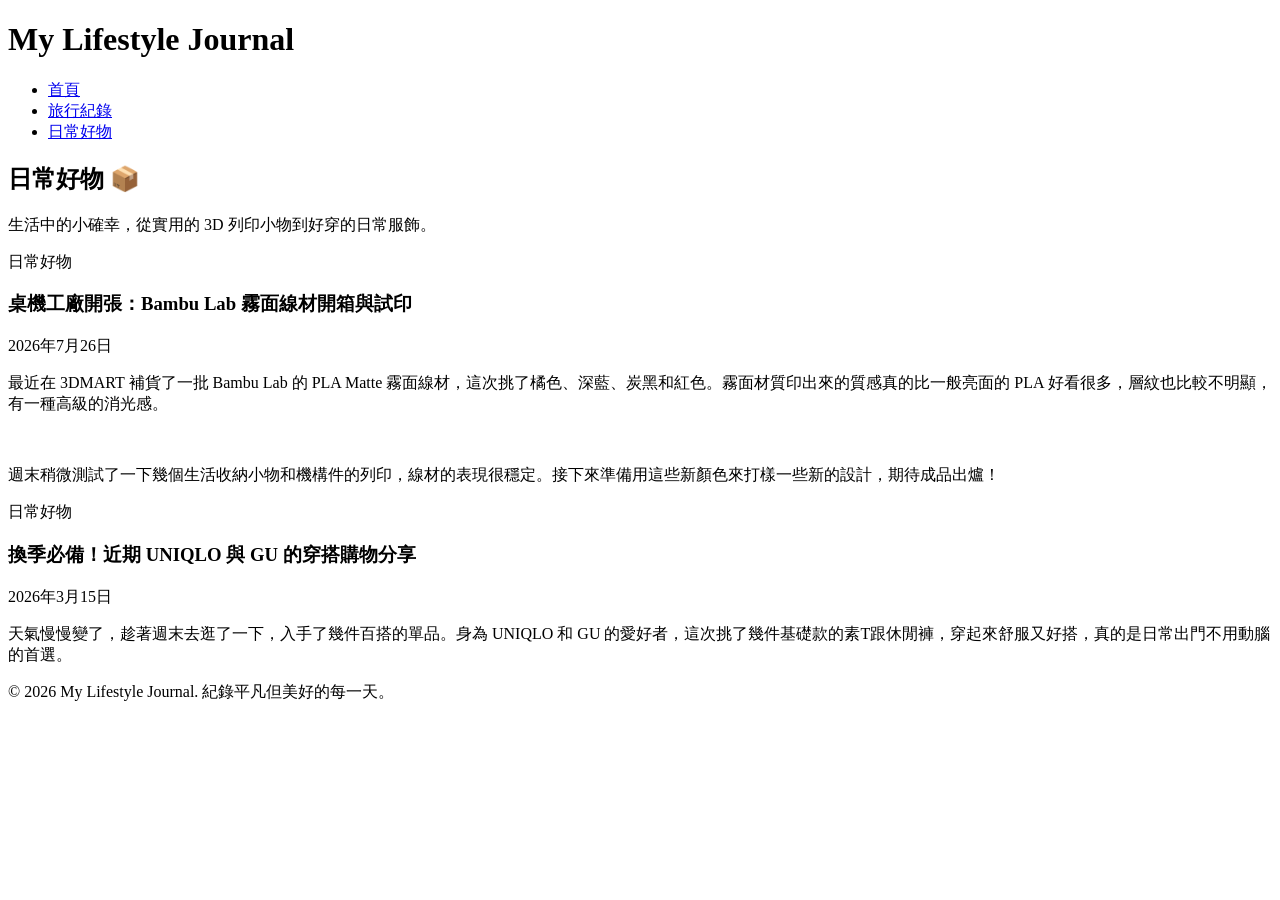
==== lifestyle.html @ e0add8a8 "Add files via upload" ====
<!DOCTYPE html>
<html lang="zh-TW">
<head>
    <meta charset="UTF-8">
    <meta name="viewport" content="width=device-width, initial-scale=1.0">
    <title>日常好物 | My Lifestyle Journal</title>
    <link rel="stylesheet" href="css/style.css">
</head>
<body>
    <header>
        <div class="container">
            <h1>My Lifestyle Journal</h1>
            <nav>
                <ul>
                    <li><a href="index.html">首頁</a></li>
                    <li><a href="travel.html">旅行紀錄</a></li>
                    <li><a href="lifestyle.html">日常好物</a></li>
                </ul>
            </nav>
        </div>
    </header>

    <main class="container">
        <section class="intro">
            <h2>日常好物 📦</h2>
            <p>生活中的小確幸，從實用的 3D 列印小物到好穿的日常服飾。</p>
        </section>

        <section class="posts-list">
            <article class="post-card">
                <span class="category lifestyle">日常好物</span>
                <h3>桌機工廠開張：Bambu Lab 霧面線材開箱與試印</h3>
                <p class="date">2026年7月26日</p>
                <p>最近在 3DMART 補貨了一批 Bambu Lab 的 PLA Matte 霧面線材，這次挑了橘色、深藍、炭黑和紅色。霧面材質印出來的質感真的比一般亮面的 PLA 好看很多，層紋也比較不明顯，有一種高級的消光感。</p>
                <br>
                <p>週末稍微測試了一下幾個生活收納小物和機構件的列印，線材的表現很穩定。接下來準備用這些新顏色來打樣一些新的設計，期待成品出爐！</p>
            </article>

            <article class="post-card">
                <span class="category lifestyle">日常好物</span>
                <h3>換季必備！近期 UNIQLO 與 GU 的穿搭購物分享</h3>
                <p class="date">2026年3月15日</p>
                <p>天氣慢慢變了，趁著週末去逛了一下，入手了幾件百搭的單品。身為 UNIQLO 和 GU 的愛好者，這次挑了幾件基礎款的素T跟休閒褲，穿起來舒服又好搭，真的是日常出門不用動腦的首選。</p>
            </article>
        </section>
    </main>

    <footer>
        <p>© 2026 My Lifestyle Journal. 紀錄平凡但美好的每一天。</p>
    </footer>
</body>
</html>
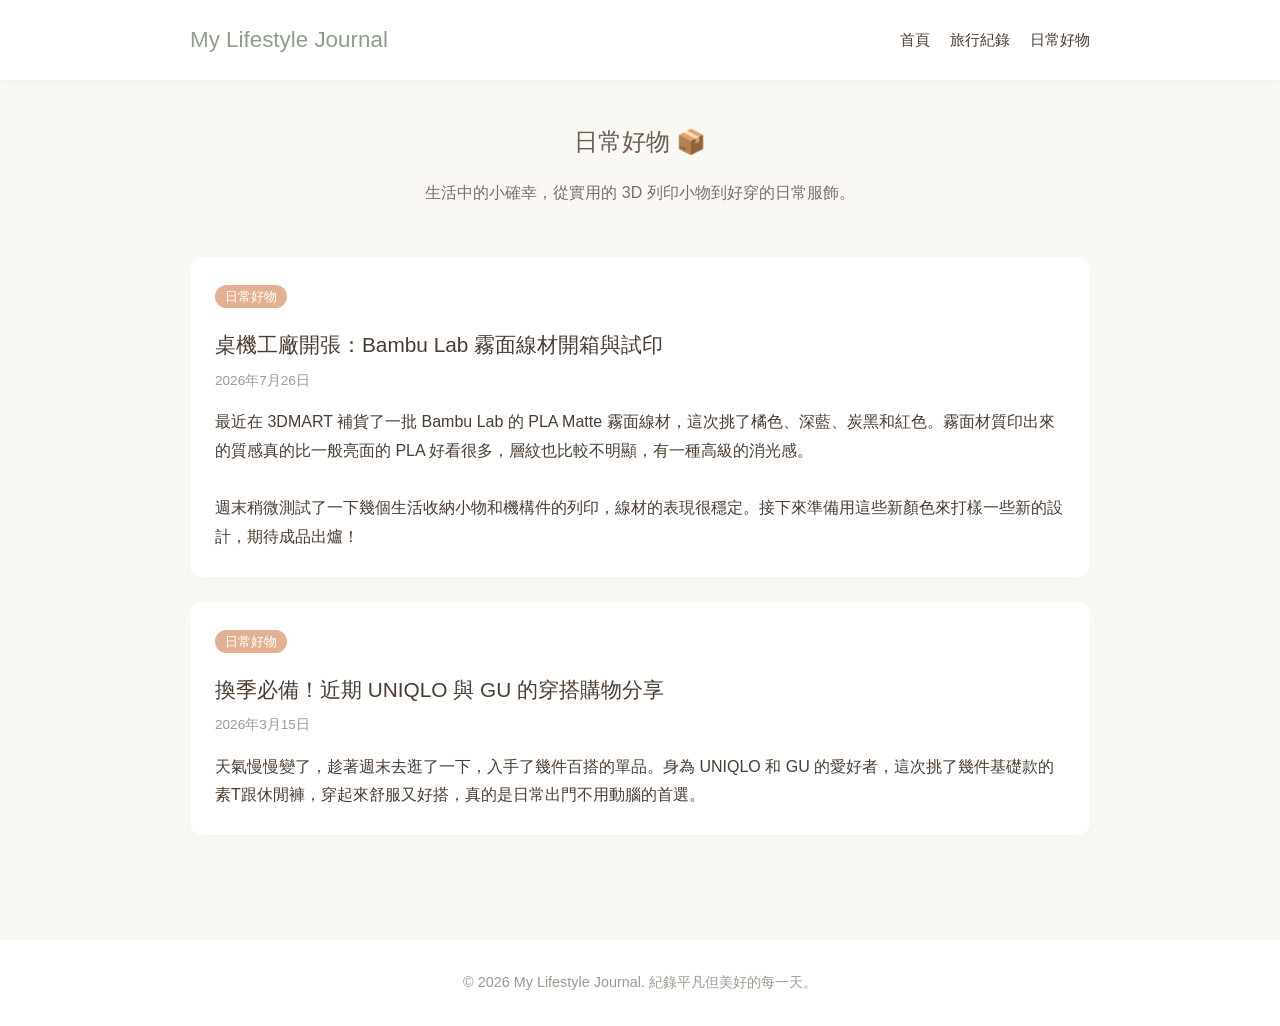
==== commit ffb9591a: "Add files via upload" ====
--- a/lifestyle.html
+++ b/lifestyle.html
@@ -4,7 +4,7 @@
     <meta charset="UTF-8">
     <meta name="viewport" content="width=device-width, initial-scale=1.0">
     <title>日常好物 | My Lifestyle Journal</title>
-    <link rel="stylesheet" href="css/style.css">
+    <link rel="stylesheet" href="style.css">
 </head>
 <body>
     <header>
--- a/style.css
+++ b/style.css
@@ -0,0 +1,53 @@
+/* 日系大地色系與字體設定 */
+* { margin: 0; padding: 0; box-sizing: border-box; }
+body {
+    font-family: "Noto Sans TC", "Helvetica Neue", sans-serif;
+    line-height: 1.8;
+    color: #4A3C31; /* 深咖啡色 */
+    background-color: #FAF8F5; /* 米白色 */
+}
+.container { width: 85%; margin: 0 auto; max-width: 900px; }
+
+/* 導覽列 */
+header {
+    background-color: #FFFFFF;
+    padding: 20px 0;
+    box-shadow: 0 2px 10px rgba(0,0,0,0.03);
+}
+header .container { display: flex; justify-content: space-between; align-items: center; }
+header h1 { font-size: 1.4rem; font-weight: normal; color: #8F9E8B; /* 莫蘭迪綠 */ }
+header nav ul { list-style: none; display: flex; gap: 20px; }
+header nav a { color: #4A3C31; text-decoration: none; font-size: 0.95rem; }
+header nav a:hover { color: #8F9E8B; }
+
+/* 內容區塊 */
+main { padding: 40px 0; }
+.intro { text-align: center; margin-bottom: 50px; }
+.intro h2 { font-weight: normal; margin-bottom: 15px; color: #6D5C50; }
+.intro p { color: #7A6F66; }
+
+/* 網誌卡片 */
+.post-card {
+    background: #FFFFFF;
+    padding: 25px;
+    border-radius: 12px;
+    margin-bottom: 25px;
+    box-shadow: 0 4px 15px rgba(0,0,0,0.02);
+    transition: transform 0.2s ease;
+}
+.post-card:hover { transform: translateY(-3px); }
+.category { 
+    font-size: 0.8rem; padding: 4px 10px; border-radius: 20px; color: #fff; 
+}
+.category.travel { background-color: #8F9E8B; }
+.category.lifestyle { background-color: #E2B193; /* 柔和橘 */ }
+
+.post-card h3 { margin: 15px 0 5px; font-weight: normal; font-size: 1.3rem; }
+.post-card .date { font-size: 0.85rem; color: #A09891; margin-bottom: 15px; }
+.read-more { display: inline-block; margin-top: 15px; color: #8F9E8B; text-decoration: none; font-size: 0.9rem; }
+
+/* 圖片圓角 (預留給未來文章用) */
+.rounded-img { border-radius: 12px; max-width: 100%; height: auto; }
+
+/* 頁尾 */
+footer { text-align: center; padding: 30px; background: #FFFFFF; color: #A09891; font-size: 0.9rem; margin-top: 40px; }
